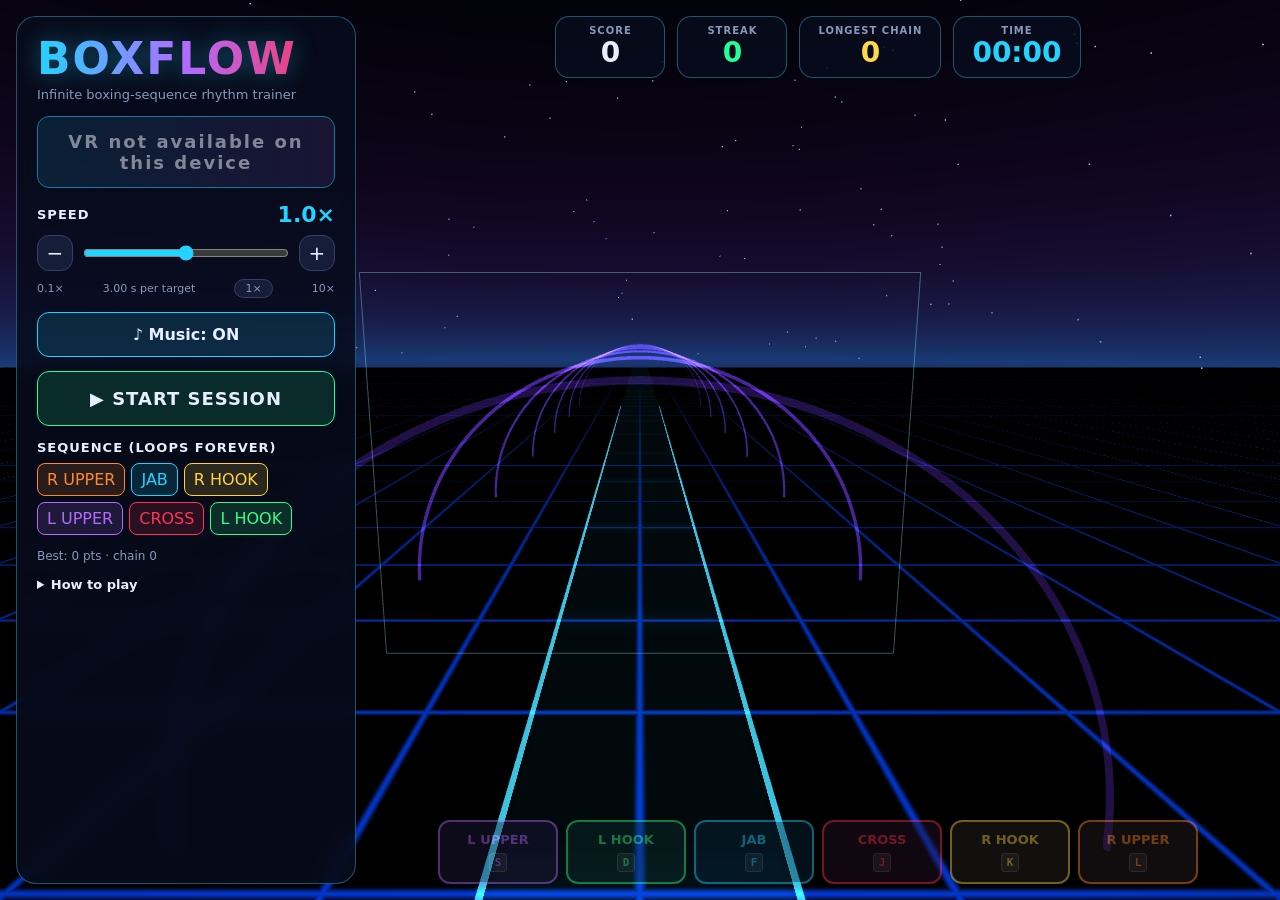
==== index.html @ 79fc2290 "Initial commit" ====
<!doctype html>
<html lang="en">
<head>
  <meta charset="utf-8">
  <meta name="viewport" content="width=device-width, initial-scale=1, viewport-fit=cover">
  <title>BOXFLOW</title>
  <meta name="description" content="BOXFLOW — an infinite boxing-sequence rhythm trainer for Meta Quest 3 (WebXR) and the browser.">
  <meta name="theme-color" content="#05060d">
  <link rel="manifest" href="manifest.webmanifest">
  <link rel="icon" href="icons/icon-192.png">
  <link rel="apple-touch-icon" href="icons/icon-192.png">
  <link rel="stylesheet" href="css/style.css">
  <script type="importmap">
    { "imports": { "three": "./vendor/three.module.js" } }
  </script>
</head>
<body>
  <div id="stage"></div>
  <div id="flash"></div>

  <header id="hud">
    <div><small>SCORE</small><span id="hScore">0</span></div>
    <div><small>STREAK</small><span id="hStreak" class="g">0</span></div>
    <div><small>LONGEST CHAIN</small><span id="hLongest" class="y">0</span></div>
    <div><small>TIME</small><span id="hTime" class="c">00:00</span></div>
  </header>

  <aside id="panel">
    <h1>BOXFLOW</h1>
    <p class="tag">Infinite boxing-sequence rhythm trainer</p>

    <button id="enterVR" class="vr" disabled>Checking for VR…</button>

    <section>
      <div class="row"><label for="speed">Speed</label><strong id="speedVal">1.0×</strong></div>
      <div class="slider">
        <button id="speedMinus" aria-label="Slower">−</button>
        <input id="speed" type="range" min="0" max="1000" step="1" aria-label="Speed (0.1× to 10×)">
        <button id="speedPlus" aria-label="Faster">+</button>
      </div>
      <div class="row sub"><span>0.1×</span><span id="speedSub">3.00 s per target</span><button id="speedReset">1×</button><span>10×</span></div>
    </section>

    <button id="music" class="toggle">♪ Music: ON</button>
    <button id="startStop" class="start">▶ START SESSION</button>

    <section>
      <div class="row"><label>Sequence (loops forever)</label></div>
      <div id="sequence"></div>
    </section>

    <p id="summary"></p>
    <p id="best"></p>

    <details>
      <summary>How to play</summary>
      <ul>
        <li><b>Quest 3:</b> open this page in the Meta Quest Browser, tap <b>ENTER VR</b>. Use hand-tracking (make fists) or Touch controllers.</li>
        <li>Punch each glowing target with the <b>matching hand</b> as it reaches the gate. Straights go forward, hooks sweep sideways (follow the chevrons), uppercuts drive upward.</li>
        <li>Score = timing accuracy + punch power, multiplied by your streak. Misses and wrong-hand punches break the chain.</li>
        <li><b>Browser:</b> keys <kbd>S</kbd> <kbd>D</kbd> <kbd>F</kbd> (left: upper, hook, jab) and <kbd>J</kbd> <kbd>K</kbd> <kbd>L</kbd> (right: cross, hook, upper). <kbd>Space</kbd> starts/stops. On phones tap the pads.</li>
      </ul>
    </details>
  </aside>

  <nav id="pads"></nav>

  <script type="module" src="js/main.js"></script>
</body>
</html>
---- css/style.css ----
:root {
  --bg: #05060d;
  --panel: rgba(8, 12, 28, 0.86);
  --line: rgba(80, 220, 255, 0.35);
  --text: #e6eeff;
  --muted: #8899bb;
  --cyan: #22d3ff;
  --green: #22ff99;
  --red: #ff3355;
  --yellow: #ffd84a;
}
* { box-sizing: border-box; }
html, body { margin: 0; height: 100%; background: var(--bg); color: var(--text); overflow: hidden;
  font-family: "Segoe UI", system-ui, -apple-system, sans-serif; -webkit-tap-highlight-color: transparent; }
#stage, #stage canvas { position: fixed; inset: 0; width: 100%; height: 100%; display: block; }

button { font: inherit; color: inherit; cursor: pointer; border: 1px solid #33406a; background: #151d38; border-radius: 12px; }
button:hover { border-color: var(--cyan); }
button:disabled { opacity: .55; cursor: default; }
kbd { font: 700 11px/1 ui-monospace, monospace; padding: 3px 5px; border-radius: 4px; background: #ffffff1a; border: 1px solid #ffffff33; }

/* -------- side panel -------- */
#panel { position: fixed; top: 16px; left: 16px; bottom: 16px; width: 340px; padding: 20px; overflow-y: auto;
  background: var(--panel); border: 1px solid var(--line); border-radius: 20px; backdrop-filter: blur(10px);
  display: flex; flex-direction: column; gap: 14px; z-index: 5; }
#panel h1 { margin: 0; font-size: 44px; font-weight: 900; letter-spacing: 2px; line-height: 1;
  background: linear-gradient(90deg, #22d3ff, #b36bff, #ff3355); -webkit-background-clip: text; background-clip: text; color: transparent;
  filter: drop-shadow(0 0 12px #22d3ff66); }
.tag { margin: -8px 0 0; color: var(--muted); font-size: 13px; }
section { display: flex; flex-direction: column; gap: 8px; }
.row { display: flex; justify-content: space-between; align-items: center; gap: 8px; }
.row label { font-weight: 700; text-transform: uppercase; font-size: 13px; letter-spacing: 1px; }
.row strong { color: var(--cyan); font-size: 22px; }
.row.sub { font-size: 11px; color: var(--muted); }
.row.sub button { padding: 2px 10px; font-size: 11px; }
.slider { display: flex; gap: 8px; align-items: center; }
.slider button { width: 36px; height: 36px; font-size: 20px; flex: none; }
input[type=range] { flex: 1; accent-color: var(--cyan); height: 28px; min-width: 0; }

.vr { padding: 14px; font-weight: 900; font-size: 18px; letter-spacing: 2px;
  background: linear-gradient(90deg, #22d3ff33, #b36bff33); border-color: var(--cyan); }
.vr:not(:disabled):hover { box-shadow: 0 0 20px #22d3ff66; }
.toggle { padding: 12px; font-weight: 700; }
.toggle.on { border-color: var(--cyan); background: #22d3ff22; }
.start { padding: 16px; font-weight: 900; font-size: 18px; letter-spacing: 1px; border-color: var(--green); background: #22ff9922; }
.start.stop { border-color: var(--red); background: #ff335522; }

#sequence { display: flex; flex-wrap: wrap; gap: 6px; }
.chip { padding: 6px 9px; border-radius: 8px; font: 800 12px/1 inherit; color: var(--c); border: 1.5px solid var(--c);
  background: color-mix(in srgb, var(--c) 14%, transparent); transition: all .15s; }
.chip.next { background: var(--c); color: #000; box-shadow: 0 0 14px var(--c); }
#summary { margin: 0; font-size: 13px; color: var(--text); }
#summary:empty { display: none; }
#best { margin: 0; font-size: 12px; color: var(--muted); }
details { font-size: 13px; color: var(--muted); }
details summary { cursor: pointer; color: var(--text); font-weight: 700; }
details ul { padding-left: 18px; margin: 8px 0 0; display: flex; flex-direction: column; gap: 6px; }

/* -------- HUD -------- */
#hud { position: fixed; top: 16px; left: 372px; right: 16px; display: flex; justify-content: center; gap: 12px; z-index: 4; pointer-events: none; }
#hud div { background: var(--panel); border: 1px solid var(--line); border-radius: 14px; padding: 8px 18px; min-width: 110px; text-align: center; }
#hud small { display: block; font-size: 10px; letter-spacing: 1px; color: var(--muted); font-weight: 700; }
#hud span { font-size: 28px; font-weight: 900; font-variant-numeric: tabular-nums; }
#hud .g { color: var(--green); } #hud .y { color: var(--yellow); } #hud .c { color: var(--cyan); }

/* -------- action pads -------- */
#pads { position: fixed; left: 372px; right: 16px; bottom: 16px; display: flex; justify-content: center; gap: 8px; z-index: 4; }
.pad { flex: 1; max-width: 120px; padding: 10px 6px; display: flex; flex-direction: column; align-items: center; gap: 6px;
  border: 2px solid var(--c); background: color-mix(in srgb, var(--c) 12%, #0a0f22e0); color: var(--c); touch-action: none; user-select: none; }
.pad b { font-size: 13px; font-weight: 900; }
.pad.hit { animation: padHit .25s ease-out; }
@keyframes padHit { from { background: var(--c); color: #000; transform: scale(.94); } }
body:not(.running) #pads { opacity: .45; }

/* -------- hit flash -------- */
#flash { position: fixed; inset: 0; pointer-events: none; z-index: 3; opacity: 0;
  box-shadow: inset 0 0 120px 30px var(--c, #22d3ff); }
#flash.go { animation: flash .3s ease-out; }
#flash.bad { box-shadow: inset 0 0 90px 10px var(--c); }
@keyframes flash { from { opacity: .9; } to { opacity: 0; } }

body.in-vr #panel, body.in-vr #hud, body.in-vr #pads { display: none; }

/* -------- phones / narrow -------- */
@media (max-width: 820px) {
  #panel { top: auto; left: 0; right: 0; bottom: 0; width: auto; max-height: 46vh; border-radius: 18px 18px 0 0; padding: 14px 16px; gap: 10px; }
  #panel h1 { font-size: 30px; }
  body.running #panel { max-height: 22vh; }
  body.running #panel > :not(#startStop):not(h1) { display: none; }
  #hud { left: 8px; right: 8px; top: 8px; gap: 6px; }
  #hud div { min-width: 0; flex: 1; padding: 6px 4px; }
  #hud span { font-size: 18px; }
  #hud small { font-size: 8px; }
  #pads { left: 8px; right: 8px; bottom: calc(22vh + 8px); gap: 4px; }
  body:not(.running) #pads { display: none; }
  .pad { padding: 8px 2px; }
  .pad b { font-size: 10px; }
  .pad kbd { display: none; }
}
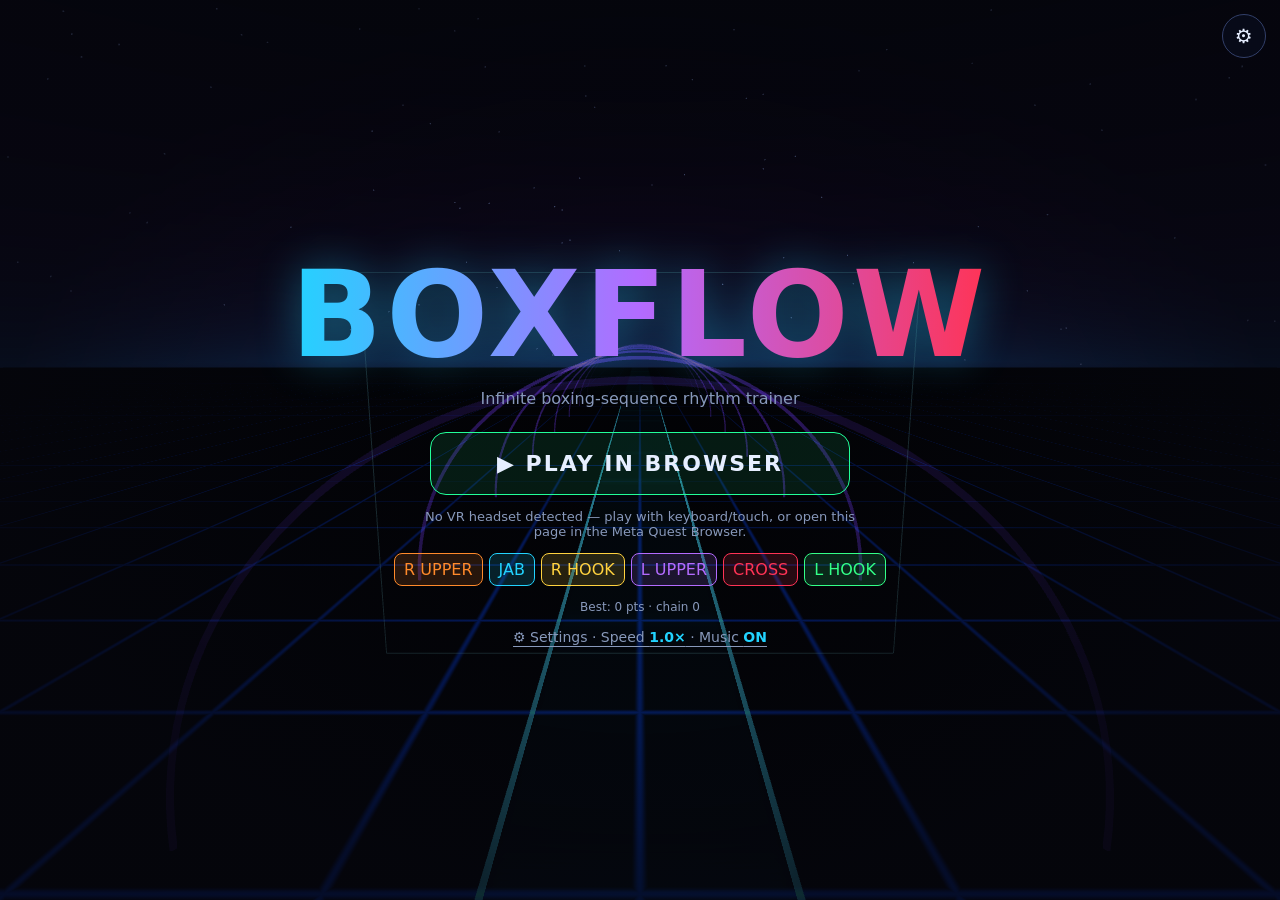
==== commit 15209a2d: "Update" ====
--- a/index.html
+++ b/index.html
@@ -18,18 +18,43 @@
   <div id="stage"></div>
   <div id="flash"></div>
 
+  <!-- In-game HUD (only while playing) -->
   <header id="hud">
-    <div><small>SCORE</small><span id="hScore">0</span></div>
-    <div><small>STREAK</small><span id="hStreak" class="g">0</span></div>
-    <div><small>LONGEST CHAIN</small><span id="hLongest" class="y">0</span></div>
-    <div><small>TIME</small><span id="hTime" class="c">00:00</span></div>
+    <div class="stats">
+      <div><small>SCORE</small><span id="hScore">0</span></div>
+      <div><small>STREAK</small><span id="hStreak" class="g">0</span></div>
+      <div><small>LONGEST CHAIN</small><span id="hLongest" class="y">0</span></div>
+      <div><small>TIME</small><span id="hTime" class="c">00:00</span></div>
+    </div>
+    <div class="seqchips" id="hudSeq"></div>
   </header>
 
-  <aside id="panel">
+  <!-- Always-available corner controls -->
+  <div id="corner">
+    <button id="vrPill" class="pill vr" hidden>🥽 VR</button>
+    <button id="stopBtn" class="pill stop">■ Stop</button>
+    <button id="gear" class="pill icon" aria-label="Settings">⚙</button>
+  </div>
+
+  <!-- Start screen -->
+  <main id="startScreen">
     <h1>BOXFLOW</h1>
     <p class="tag">Infinite boxing-sequence rhythm trainer</p>
+    <button id="enterVR" class="big vr" hidden>🥽 ENTER VR</button>
+    <button id="playWeb" class="big play">▶ PLAY IN BROWSER</button>
+    <p id="vrNote" class="note"></p>
+    <div class="seqchips" id="startSeq"></div>
+    <p id="summary"></p>
+    <p id="best"></p>
+    <button id="openSettings" class="link">⚙ Settings · Speed <span id="speedBadge">1.0×</span> · Music <span id="musicBadge">ON</span></button>
+  </main>
 
-    <button id="enterVR" class="vr" disabled>Checking for VR…</button>
+  <!-- Settings drawer -->
+  <aside id="settings" aria-hidden="true">
+    <div class="drawer-head">
+      <h2>Settings</h2>
+      <button id="closeSettings" class="pill icon" aria-label="Close">✕</button>
+    </div>
 
     <section>
       <div class="row"><label for="speed">Speed</label><strong id="speedVal">1.0×</strong></div>
@@ -44,21 +69,13 @@
     <button id="music" class="toggle">♪ Music: ON</button>
     <button id="startStop" class="start">▶ START SESSION</button>
 
-    <section>
-      <div class="row"><label>Sequence (loops forever)</label></div>
-      <div id="sequence"></div>
-    </section>
-
-    <p id="summary"></p>
-    <p id="best"></p>
-
     <details>
       <summary>How to play</summary>
       <ul>
-        <li><b>Quest 3:</b> open this page in the Meta Quest Browser, tap <b>ENTER VR</b>. Use hand-tracking (make fists) or Touch controllers.</li>
+        <li><b>Quest 3:</b> open this page in the Meta Quest Browser and tap <b>ENTER VR</b>. Use hand-tracking (make fists) or Touch controllers. Point and pinch (or pull the trigger) at the floating menu to start.</li>
         <li>Punch each glowing target with the <b>matching hand</b> as it reaches the gate. Straights go forward, hooks sweep sideways (follow the chevrons), uppercuts drive upward.</li>
         <li>Score = timing accuracy + punch power, multiplied by your streak. Misses and wrong-hand punches break the chain.</li>
-        <li><b>Browser:</b> keys <kbd>S</kbd> <kbd>D</kbd> <kbd>F</kbd> (left: upper, hook, jab) and <kbd>J</kbd> <kbd>K</kbd> <kbd>L</kbd> (right: cross, hook, upper). <kbd>Space</kbd> starts/stops. On phones tap the pads.</li>
+        <li><b>Browser:</b> keys <kbd>S</kbd> <kbd>D</kbd> <kbd>F</kbd> (left: upper, hook, jab) and <kbd>J</kbd> <kbd>K</kbd> <kbd>L</kbd> (right: cross, hook, upper). <kbd>Space</kbd> starts/stops, <kbd>Esc</kbd> opens settings. On phones tap the pads.</li>
       </ul>
     </details>
   </aside>
--- a/css/style.css
+++ b/css/style.css
@@ -1,6 +1,6 @@
 :root {
   --bg: #05060d;
-  --panel: rgba(8, 12, 28, 0.86);
+  --panel: rgba(8, 12, 28, 0.88);
   --line: rgba(80, 220, 255, 0.35);
   --text: #e6eeff;
   --muted: #8899bb;
@@ -8,25 +8,61 @@
   --green: #22ff99;
   --red: #ff3355;
   --yellow: #ffd84a;
+  --purple: #b36bff;
 }
 * { box-sizing: border-box; }
 html, body { margin: 0; height: 100%; background: var(--bg); color: var(--text); overflow: hidden;
   font-family: "Segoe UI", system-ui, -apple-system, sans-serif; -webkit-tap-highlight-color: transparent; }
 #stage, #stage canvas { position: fixed; inset: 0; width: 100%; height: 100%; display: block; }
+[hidden] { display: none !important; }
 
 button { font: inherit; color: inherit; cursor: pointer; border: 1px solid #33406a; background: #151d38; border-radius: 12px; }
 button:hover { border-color: var(--cyan); }
-button:disabled { opacity: .55; cursor: default; }
 kbd { font: 700 11px/1 ui-monospace, monospace; padding: 3px 5px; border-radius: 4px; background: #ffffff1a; border: 1px solid #ffffff33; }
 
-/* -------- side panel -------- */
-#panel { position: fixed; top: 16px; left: 16px; bottom: 16px; width: 340px; padding: 20px; overflow-y: auto;
-  background: var(--panel); border: 1px solid var(--line); border-radius: 20px; backdrop-filter: blur(10px);
-  display: flex; flex-direction: column; gap: 14px; z-index: 5; }
-#panel h1 { margin: 0; font-size: 44px; font-weight: 900; letter-spacing: 2px; line-height: 1;
+/* -------- corner controls -------- */
+#corner { position: fixed; top: max(14px, env(safe-area-inset-top)); right: 14px; display: flex; gap: 8px; z-index: 20; }
+.pill { height: 44px; padding: 0 16px; border-radius: 22px; font-weight: 800; letter-spacing: .5px;
+  background: rgba(8, 12, 28, 0.75); backdrop-filter: blur(8px); }
+.pill.icon { width: 44px; padding: 0; font-size: 20px; }
+.pill.vr { border-color: var(--cyan); color: var(--cyan); }
+.pill.stop { border-color: var(--red); color: var(--red); display: none; }
+body.running .pill.stop { display: inline-block; }
+
+/* -------- start screen -------- */
+#startScreen { position: fixed; inset: 0; display: flex; flex-direction: column; align-items: center; justify-content: center;
+  gap: 14px; padding: 24px 16px; text-align: center; z-index: 10;
+  background: radial-gradient(ellipse at center, rgba(5,6,13,.35), rgba(5,6,13,.85) 70%); }
+body.running #startScreen { display: none; }
+#startScreen h1 { margin: 0; font-size: clamp(56px, 12vw, 120px); font-weight: 900; letter-spacing: 4px; line-height: 1;
   background: linear-gradient(90deg, #22d3ff, #b36bff, #ff3355); -webkit-background-clip: text; background-clip: text; color: transparent;
-  filter: drop-shadow(0 0 12px #22d3ff66); }
-.tag { margin: -8px 0 0; color: var(--muted); font-size: 13px; }
+  filter: drop-shadow(0 0 22px #22d3ff66); }
+.tag { margin: 0 0 10px; color: var(--muted); font-size: 16px; }
+.big { width: min(420px, 100%); padding: 18px; border-radius: 16px; font-size: 22px; font-weight: 900; letter-spacing: 2px; }
+.big.vr { font-size: 28px; padding: 24px; border: 2px solid var(--cyan); color: #fff;
+  background: linear-gradient(90deg, #22d3ff44, #b36bff44); box-shadow: 0 0 30px #22d3ff55; animation: pulse 2.2s ease-in-out infinite; }
+@keyframes pulse { 50% { box-shadow: 0 0 50px #22d3ffaa; } }
+.big.play { border-color: var(--green); background: #22ff9918; }
+.note { margin: 0; max-width: 460px; color: var(--muted); font-size: 13px; }
+.note:empty { display: none; }
+#summary { margin: 4px 0 0; font-size: 14px; }
+#summary:empty { display: none; }
+#best { margin: 0; font-size: 12px; color: var(--muted); }
+.link { background: none; border: none; color: var(--muted); font-size: 14px; text-decoration: underline; text-underline-offset: 4px; }
+.link span { color: var(--cyan); font-weight: 700; }
+
+.seqchips { display: flex; flex-wrap: wrap; gap: 6px; justify-content: center; }
+.chip { padding: 6px 9px; border-radius: 8px; font: 800 12px/1 inherit; color: var(--c); border: 1.5px solid var(--c);
+  background: color-mix(in srgb, var(--c) 14%, transparent); transition: all .15s; }
+.chip.next { background: var(--c); color: #000; box-shadow: 0 0 14px var(--c); }
+
+/* -------- settings drawer -------- */
+#settings { position: fixed; top: 0; right: 0; bottom: 0; width: min(360px, 100%); padding: 20px; overflow-y: auto; z-index: 30;
+  background: var(--panel); border-left: 1px solid var(--line); backdrop-filter: blur(12px);
+  display: flex; flex-direction: column; gap: 16px; transform: translateX(105%); transition: transform .25s ease; }
+body.settings-open #settings { transform: none; }
+.drawer-head { display: flex; justify-content: space-between; align-items: center; }
+.drawer-head h2 { margin: 0; font-size: 22px; letter-spacing: 1px; }
 section { display: flex; flex-direction: column; gap: 8px; }
 .row { display: flex; justify-content: space-between; align-items: center; gap: 8px; }
 .row label { font-weight: 700; text-transform: uppercase; font-size: 13px; letter-spacing: 1px; }
@@ -34,66 +70,54 @@
 .row.sub { font-size: 11px; color: var(--muted); }
 .row.sub button { padding: 2px 10px; font-size: 11px; }
 .slider { display: flex; gap: 8px; align-items: center; }
-.slider button { width: 36px; height: 36px; font-size: 20px; flex: none; }
-input[type=range] { flex: 1; accent-color: var(--cyan); height: 28px; min-width: 0; }
-
-.vr { padding: 14px; font-weight: 900; font-size: 18px; letter-spacing: 2px;
-  background: linear-gradient(90deg, #22d3ff33, #b36bff33); border-color: var(--cyan); }
-.vr:not(:disabled):hover { box-shadow: 0 0 20px #22d3ff66; }
+.slider button { width: 40px; height: 40px; font-size: 20px; flex: none; }
+input[type=range] { flex: 1; accent-color: var(--cyan); height: 32px; min-width: 0; }
 .toggle { padding: 12px; font-weight: 700; }
 .toggle.on { border-color: var(--cyan); background: #22d3ff22; }
 .start { padding: 16px; font-weight: 900; font-size: 18px; letter-spacing: 1px; border-color: var(--green); background: #22ff9922; }
 .start.stop { border-color: var(--red); background: #ff335522; }
-
-#sequence { display: flex; flex-wrap: wrap; gap: 6px; }
-.chip { padding: 6px 9px; border-radius: 8px; font: 800 12px/1 inherit; color: var(--c); border: 1.5px solid var(--c);
-  background: color-mix(in srgb, var(--c) 14%, transparent); transition: all .15s; }
-.chip.next { background: var(--c); color: #000; box-shadow: 0 0 14px var(--c); }
-#summary { margin: 0; font-size: 13px; color: var(--text); }
-#summary:empty { display: none; }
-#best { margin: 0; font-size: 12px; color: var(--muted); }
 details { font-size: 13px; color: var(--muted); }
 details summary { cursor: pointer; color: var(--text); font-weight: 700; }
 details ul { padding-left: 18px; margin: 8px 0 0; display: flex; flex-direction: column; gap: 6px; }
 
-/* -------- HUD -------- */
-#hud { position: fixed; top: 16px; left: 372px; right: 16px; display: flex; justify-content: center; gap: 12px; z-index: 4; pointer-events: none; }
-#hud div { background: var(--panel); border: 1px solid var(--line); border-radius: 14px; padding: 8px 18px; min-width: 110px; text-align: center; }
+/* -------- HUD (playing only) -------- */
+#hud { position: fixed; top: max(14px, env(safe-area-inset-top)); left: 14px; right: 180px; display: none; flex-direction: column;
+  align-items: center; gap: 8px; z-index: 5; pointer-events: none; }
+body.running #hud { display: flex; }
+#hud .stats { display: flex; gap: 10px; }
+#hud .stats div { background: rgba(8, 12, 28, 0.6); border: 1px solid var(--line); border-radius: 14px; padding: 6px 16px; min-width: 104px; text-align: center; }
 #hud small { display: block; font-size: 10px; letter-spacing: 1px; color: var(--muted); font-weight: 700; }
 #hud span { font-size: 28px; font-weight: 900; font-variant-numeric: tabular-nums; }
 #hud .g { color: var(--green); } #hud .y { color: var(--yellow); } #hud .c { color: var(--cyan); }
+#hud .chip { padding: 4px 7px; font-size: 11px; opacity: .85; }
 
-/* -------- action pads -------- */
-#pads { position: fixed; left: 372px; right: 16px; bottom: 16px; display: flex; justify-content: center; gap: 8px; z-index: 4; }
+/* -------- action pads (playing only) -------- */
+#pads { position: fixed; left: 14px; right: 14px; bottom: max(14px, env(safe-area-inset-bottom)); display: none; justify-content: center; gap: 8px; z-index: 5; }
+body.running #pads { display: flex; }
 .pad { flex: 1; max-width: 120px; padding: 10px 6px; display: flex; flex-direction: column; align-items: center; gap: 6px;
-  border: 2px solid var(--c); background: color-mix(in srgb, var(--c) 12%, #0a0f22e0); color: var(--c); touch-action: none; user-select: none; }
+  border: 2px solid var(--c); background: color-mix(in srgb, var(--c) 12%, #0a0f22c0); color: var(--c); touch-action: none; user-select: none; }
 .pad b { font-size: 13px; font-weight: 900; }
 .pad.hit { animation: padHit .25s ease-out; }
 @keyframes padHit { from { background: var(--c); color: #000; transform: scale(.94); } }
-body:not(.running) #pads { opacity: .45; }
 
 /* -------- hit flash -------- */
-#flash { position: fixed; inset: 0; pointer-events: none; z-index: 3; opacity: 0;
-  box-shadow: inset 0 0 120px 30px var(--c, #22d3ff); }
+#flash { position: fixed; inset: 0; pointer-events: none; z-index: 3; opacity: 0; box-shadow: inset 0 0 120px 30px var(--c, #22d3ff); }
 #flash.go { animation: flash .3s ease-out; }
 #flash.bad { box-shadow: inset 0 0 90px 10px var(--c); }
 @keyframes flash { from { opacity: .9; } to { opacity: 0; } }
 
-body.in-vr #panel, body.in-vr #hud, body.in-vr #pads { display: none; }
+body.in-vr #startScreen, body.in-vr #hud, body.in-vr #pads, body.in-vr #corner, body.in-vr #settings { display: none; }
 
 /* -------- phones / narrow -------- */
 @media (max-width: 820px) {
-  #panel { top: auto; left: 0; right: 0; bottom: 0; width: auto; max-height: 46vh; border-radius: 18px 18px 0 0; padding: 14px 16px; gap: 10px; }
-  #panel h1 { font-size: 30px; }
-  body.running #panel { max-height: 22vh; }
-  body.running #panel > :not(#startStop):not(h1) { display: none; }
-  #hud { left: 8px; right: 8px; top: 8px; gap: 6px; }
-  #hud div { min-width: 0; flex: 1; padding: 6px 4px; }
+  #hud { left: 8px; right: 8px; top: 64px; }
+  #hud .stats { width: 100%; gap: 6px; }
+  #hud .stats div { min-width: 0; flex: 1; padding: 6px 4px; }
   #hud span { font-size: 18px; }
   #hud small { font-size: 8px; }
-  #pads { left: 8px; right: 8px; bottom: calc(22vh + 8px); gap: 4px; }
-  body:not(.running) #pads { display: none; }
-  .pad { padding: 8px 2px; }
+  #hud .seqchips { display: none; }
+  #pads { left: 8px; right: 8px; gap: 4px; }
+  .pad { padding: 10px 2px; }
   .pad b { font-size: 10px; }
   .pad kbd { display: none; }
 }
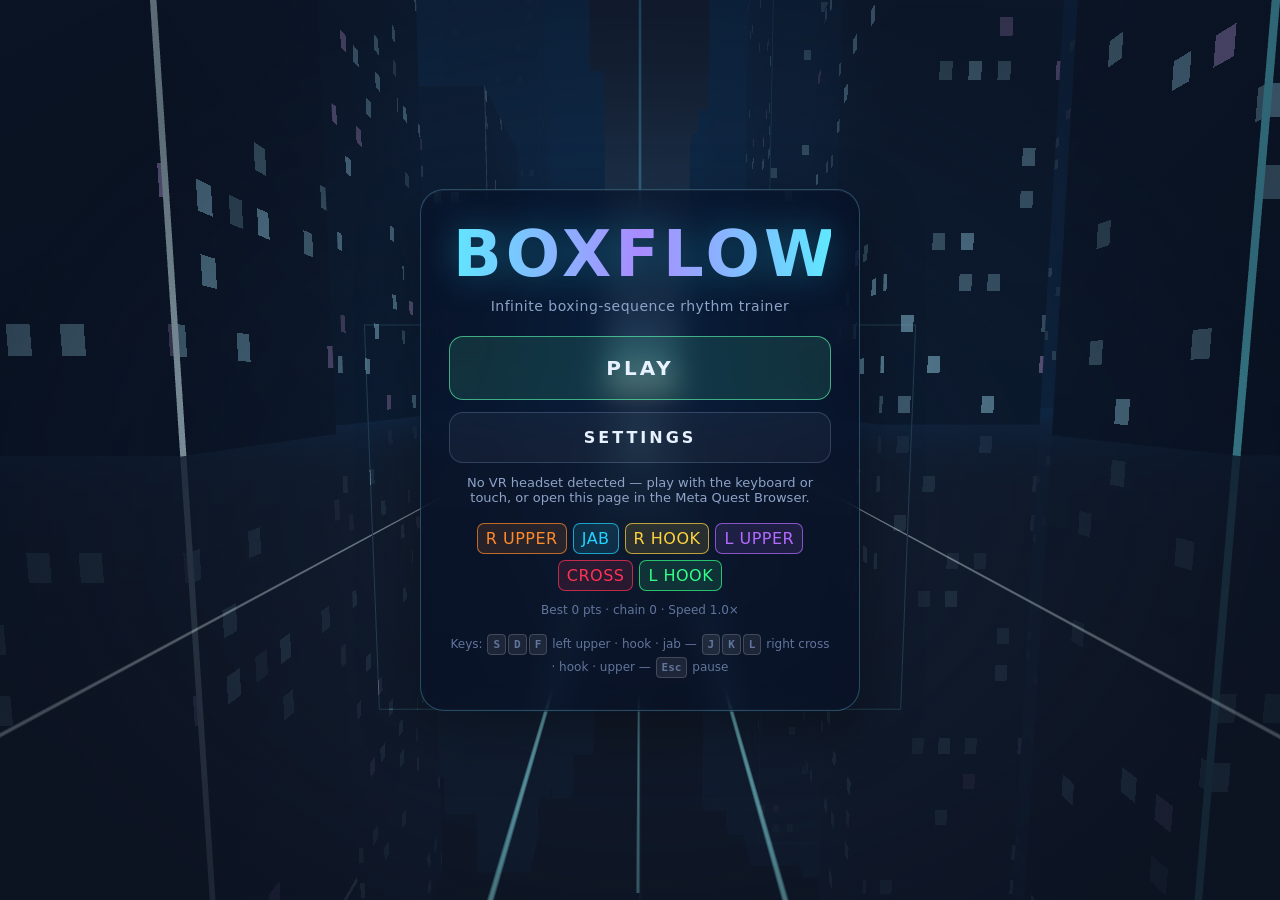
==== commit 100e5ac1: "Added menus and scene updae" ====
--- a/index.html
+++ b/index.html
@@ -5,7 +5,7 @@
   <meta name="viewport" content="width=device-width, initial-scale=1, viewport-fit=cover">
   <title>BOXFLOW</title>
   <meta name="description" content="BOXFLOW — an infinite boxing-sequence rhythm trainer for Meta Quest 3 (WebXR) and the browser.">
-  <meta name="theme-color" content="#05060d">
+  <meta name="theme-color" content="#0e2a4a">
   <link rel="manifest" href="manifest.webmanifest">
   <link rel="icon" href="icons/icon-192.png">
   <link rel="apple-touch-icon" href="icons/icon-192.png">
@@ -14,73 +14,72 @@
     { "imports": { "three": "./vendor/three.module.js" } }
   </script>
 </head>
-<body>
+<body data-state="menu">
   <div id="stage"></div>
   <div id="flash"></div>
 
-  <!-- In-game HUD (only while playing) -->
-  <header id="hud">
-    <div class="stats">
-      <div><small>SCORE</small><span id="hScore">0</span></div>
-      <div><small>STREAK</small><span id="hStreak" class="g">0</span></div>
-      <div><small>LONGEST CHAIN</small><span id="hLongest" class="y">0</span></div>
-      <div><small>TIME</small><span id="hTime" class="c">00:00</span></div>
-    </div>
-    <div class="seqchips" id="hudSeq"></div>
-  </header>
+  <!-- Playing: pause button + bottom HUD strip -->
+  <button id="pauseBtn" class="round" aria-label="Pause">❚❚</button>
 
-  <!-- Always-available corner controls -->
-  <div id="corner">
-    <button id="vrPill" class="pill vr" hidden>🥽 VR</button>
-    <button id="stopBtn" class="pill stop">■ Stop</button>
-    <button id="gear" class="pill icon" aria-label="Settings">⚙</button>
-  </div>
+  <footer id="hud">
+    <div class="cell big"><small>SCORE</small><span id="hScore">0</span></div>
+    <div class="cell"><small>STREAK</small><span id="hStreak" class="g">0</span><em id="hMult">×1</em></div>
+    <div class="cell"><small>NEXT</small><span id="hNext">R UPPER</span></div>
+    <div class="cell"><small>LONGEST CHAIN</small><span id="hLongest" class="y">0</span></div>
+    <div class="cell"><small>TIME</small><span id="hTime" class="c">00:00</span></div>
+  </footer>
+  <nav id="pads"></nav>
 
-  <!-- Start screen -->
-  <main id="startScreen">
-    <h1>BOXFLOW</h1>
-    <p class="tag">Infinite boxing-sequence rhythm trainer</p>
-    <button id="enterVR" class="big vr" hidden>🥽 ENTER VR</button>
-    <button id="playWeb" class="big play">▶ PLAY IN BROWSER</button>
-    <p id="vrNote" class="note"></p>
-    <div class="seqchips" id="startSeq"></div>
-    <p id="summary"></p>
-    <p id="best"></p>
-    <button id="openSettings" class="link">⚙ Settings · Speed <span id="speedBadge">1.0×</span> · Music <span id="musicBadge">ON</span></button>
-  </main>
+  <!-- Menus -->
+  <div id="overlay" data-page="main">
 
-  <!-- Settings drawer -->
-  <aside id="settings" aria-hidden="true">
-    <div class="drawer-head">
-      <h2>Settings</h2>
-      <button id="closeSettings" class="pill icon" aria-label="Close">✕</button>
-    </div>
-
-    <section>
-      <div class="row"><label for="speed">Speed</label><strong id="speedVal">1.0×</strong></div>
-      <div class="slider">
-        <button id="speedMinus" aria-label="Slower">−</button>
-        <input id="speed" type="range" min="0" max="1000" step="1" aria-label="Speed (0.1× to 10×)">
-        <button id="speedPlus" aria-label="Faster">+</button>
-      </div>
-      <div class="row sub"><span>0.1×</span><span id="speedSub">3.00 s per target</span><button id="speedReset">1×</button><span>10×</span></div>
+    <section class="card" id="mainCard">
+      <h1>BOXFLOW</h1>
+      <p class="tag">Infinite boxing-sequence rhythm trainer</p>
+      <button id="enterVR" class="btn primary vr" hidden>ENTER VR</button>
+      <button id="playBtn" class="btn primary">PLAY</button>
+      <button id="mainSettings" class="btn">SETTINGS</button>
+      <p id="vrNote" class="note"></p>
+      <div class="seqchips" id="startSeq"></div>
+      <p id="summary" class="note"></p>
+      <p id="best" class="note dim"></p>
+      <p class="keys dim">Keys: <kbd>S</kbd><kbd>D</kbd><kbd>F</kbd> left upper · hook · jab — <kbd>J</kbd><kbd>K</kbd><kbd>L</kbd> right cross · hook · upper — <kbd>Esc</kbd> pause</p>
     </section>
 
-    <button id="music" class="toggle">♪ Music: ON</button>
-    <button id="startStop" class="start">▶ START SESSION</button>
+    <section class="card" id="pauseCard">
+      <h1 class="small">PAUSED</h1>
+      <p id="pauseStats" class="tag"></p>
+      <button id="continueBtn" class="btn primary">CONTINUE</button>
+      <button id="pauseSettings" class="btn">SETTINGS</button>
+      <button id="menuBtn" class="btn danger">MAIN MENU</button>
+    </section>
 
-    <details>
-      <summary>How to play</summary>
-      <ul>
-        <li><b>Quest 3:</b> open this page in the Meta Quest Browser and tap <b>ENTER VR</b>. Use hand-tracking (make fists) or Touch controllers. Point and pinch (or pull the trigger) at the floating menu to start.</li>
-        <li>Punch each glowing target with the <b>matching hand</b> as it reaches the gate. Straights go forward, hooks sweep sideways (follow the chevrons), uppercuts drive upward.</li>
-        <li>Score = timing accuracy + punch power, multiplied by your streak. Misses and wrong-hand punches break the chain.</li>
-        <li><b>Browser:</b> keys <kbd>S</kbd> <kbd>D</kbd> <kbd>F</kbd> (left: upper, hook, jab) and <kbd>J</kbd> <kbd>K</kbd> <kbd>L</kbd> (right: cross, hook, upper). <kbd>Space</kbd> starts/stops, <kbd>Esc</kbd> opens settings. On phones tap the pads.</li>
-      </ul>
-    </details>
-  </aside>
-
-  <nav id="pads"></nav>
+    <section class="card" id="settingsCard">
+      <h2>Settings</h2>
+      <div class="group">
+        <div class="row"><label for="speed">Speed</label><strong id="speedVal">1.0×</strong></div>
+        <div class="slider">
+          <button id="speedMinus" aria-label="Slower">−</button>
+          <input id="speed" type="range" min="0" max="1000" step="1" aria-label="Speed (0.1× to 10×)">
+          <button id="speedPlus" aria-label="Faster">+</button>
+        </div>
+        <div class="row sub"><span>0.1×</span><span id="speedSub">3.00 s per target</span><button id="speedReset">1×</button><span>10×</span></div>
+      </div>
+      <div class="group two">
+        <button id="music" class="seg">♪ Music ON</button>
+        <button id="refl" class="seg">Reflections ON</button>
+      </div>
+      <div class="group">
+        <label>Scene</label>
+        <div class="segs"><button class="seg" data-theme="city">Neon City</button><button class="seg" data-theme="minimal">Minimal</button></div>
+      </div>
+      <div class="group">
+        <label>Haze</label>
+        <div class="segs"><button class="seg" data-haze="0">Low</button><button class="seg" data-haze="1">Medium</button><button class="seg" data-haze="2">High</button></div>
+      </div>
+      <button id="settingsDone" class="btn primary">DONE</button>
+    </section>
+  </div>
 
   <script type="module" src="js/main.js"></script>
 </body>
--- a/css/style.css
+++ b/css/style.css
@@ -1,123 +1,123 @@
 :root {
-  --bg: #05060d;
-  --panel: rgba(8, 12, 28, 0.88);
-  --line: rgba(80, 220, 255, 0.35);
-  --text: #e6eeff;
-  --muted: #8899bb;
-  --cyan: #22d3ff;
-  --green: #22ff99;
-  --red: #ff3355;
+  --bg: #0e2a4a;
+  --glass: rgba(8, 16, 34, 0.62);
+  --line: rgba(120, 220, 255, 0.28);
+  --text: #e8f1ff;
+  --muted: #8fa3c8;
+  --cyan: #5fe8ff;
+  --green: #5fffb0;
+  --red: #ff4d6a;
   --yellow: #ffd84a;
-  --purple: #b36bff;
 }
 * { box-sizing: border-box; }
 html, body { margin: 0; height: 100%; background: var(--bg); color: var(--text); overflow: hidden;
   font-family: "Segoe UI", system-ui, -apple-system, sans-serif; -webkit-tap-highlight-color: transparent; }
 #stage, #stage canvas { position: fixed; inset: 0; width: 100%; height: 100%; display: block; }
 [hidden] { display: none !important; }
+button { font: inherit; color: inherit; cursor: pointer; }
+kbd { font: 700 11px/1 ui-monospace, monospace; padding: 3px 5px; margin: 0 1px; border-radius: 4px; background: #ffffff14; border: 1px solid #ffffff2a; }
 
-button { font: inherit; color: inherit; cursor: pointer; border: 1px solid #33406a; background: #151d38; border-radius: 12px; }
-button:hover { border-color: var(--cyan); }
-kbd { font: 700 11px/1 ui-monospace, monospace; padding: 3px 5px; border-radius: 4px; background: #ffffff1a; border: 1px solid #ffffff33; }
+/* ---------------- overlay / cards ---------------- */
+#overlay { position: fixed; inset: 0; z-index: 10; display: flex; align-items: center; justify-content: center; padding: 16px;
+  background: radial-gradient(ellipse at 50% 55%, rgba(5, 10, 22, 0.05), rgba(5, 10, 22, 0.55) 75%); }
+body[data-state="playing"] #overlay { display: none; }
+.card { display: none; width: min(440px, 100%); max-height: calc(100vh - 32px); overflow-y: auto; padding: 32px 28px;
+  flex-direction: column; align-items: stretch; gap: 12px; text-align: center;
+  background: var(--glass); border: 1px solid var(--line); border-radius: 24px;
+  backdrop-filter: blur(14px) saturate(1.2); -webkit-backdrop-filter: blur(14px) saturate(1.2);
+  box-shadow: 0 20px 60px rgba(0, 0, 0, 0.35), inset 0 1px 0 rgba(255, 255, 255, 0.06); }
+#overlay[data-page="main"] #mainCard, #overlay[data-page="pause"] #pauseCard, #overlay[data-page="settings"] #settingsCard { display: flex; }
 
-/* -------- corner controls -------- */
-#corner { position: fixed; top: max(14px, env(safe-area-inset-top)); right: 14px; display: flex; gap: 8px; z-index: 20; }
-.pill { height: 44px; padding: 0 16px; border-radius: 22px; font-weight: 800; letter-spacing: .5px;
-  background: rgba(8, 12, 28, 0.75); backdrop-filter: blur(8px); }
-.pill.icon { width: 44px; padding: 0; font-size: 20px; }
-.pill.vr { border-color: var(--cyan); color: var(--cyan); }
-.pill.stop { border-color: var(--red); color: var(--red); display: none; }
-body.running .pill.stop { display: inline-block; }
+h1 { margin: 0; font-size: clamp(42px, 9vw, 64px); font-weight: 900; letter-spacing: 4px; padding-left: 4px; line-height: 1;
+  background: linear-gradient(90deg, #5fe8ff, #a98bff, #5fe8ff); -webkit-background-clip: text; background-clip: text; color: transparent;
+  filter: drop-shadow(0 0 18px #22d3ff55); }
+h1.small { font-size: 44px; }
+h2 { margin: 0 0 4px; font-size: 22px; letter-spacing: 4px; text-transform: uppercase; font-weight: 800; }
+.tag { margin: 0 0 10px; color: var(--muted); font-size: 14px; letter-spacing: .5px; }
+.note { margin: 0; color: var(--muted); font-size: 13px; }
+.note:empty { display: none; }
+.dim { color: #62759c; font-size: 12px; }
+.keys { margin: 4px 0 0; line-height: 1.9; }
 
-/* -------- start screen -------- */
-#startScreen { position: fixed; inset: 0; display: flex; flex-direction: column; align-items: center; justify-content: center;
-  gap: 14px; padding: 24px 16px; text-align: center; z-index: 10;
-  background: radial-gradient(ellipse at center, rgba(5,6,13,.35), rgba(5,6,13,.85) 70%); }
-body.running #startScreen { display: none; }
-#startScreen h1 { margin: 0; font-size: clamp(56px, 12vw, 120px); font-weight: 900; letter-spacing: 4px; line-height: 1;
-  background: linear-gradient(90deg, #22d3ff, #b36bff, #ff3355); -webkit-background-clip: text; background-clip: text; color: transparent;
-  filter: drop-shadow(0 0 22px #22d3ff66); }
-.tag { margin: 0 0 10px; color: var(--muted); font-size: 16px; }
-.big { width: min(420px, 100%); padding: 18px; border-radius: 16px; font-size: 22px; font-weight: 900; letter-spacing: 2px; }
-.big.vr { font-size: 28px; padding: 24px; border: 2px solid var(--cyan); color: #fff;
-  background: linear-gradient(90deg, #22d3ff44, #b36bff44); box-shadow: 0 0 30px #22d3ff55; animation: pulse 2.2s ease-in-out infinite; }
-@keyframes pulse { 50% { box-shadow: 0 0 50px #22d3ffaa; } }
-.big.play { border-color: var(--green); background: #22ff9918; }
-.note { margin: 0; max-width: 460px; color: var(--muted); font-size: 13px; }
-.note:empty { display: none; }
-#summary { margin: 4px 0 0; font-size: 14px; }
-#summary:empty { display: none; }
-#best { margin: 0; font-size: 12px; color: var(--muted); }
-.link { background: none; border: none; color: var(--muted); font-size: 14px; text-decoration: underline; text-underline-offset: 4px; }
-.link span { color: var(--cyan); font-weight: 700; }
+.btn { padding: 15px; border-radius: 14px; font-size: 16px; font-weight: 800; letter-spacing: 3px;
+  border: 1px solid rgba(140, 170, 220, 0.25); background: rgba(255, 255, 255, 0.04); transition: all .15s; }
+.btn:hover { border-color: var(--cyan); background: rgba(95, 232, 255, 0.08); }
+.btn.primary { padding: 19px; font-size: 20px; border-color: rgba(95, 255, 176, 0.6); background: rgba(95, 255, 176, 0.12); }
+.btn.primary:hover { background: rgba(95, 255, 176, 0.22); box-shadow: 0 0 24px rgba(95, 255, 176, 0.3); }
+.btn.vr { border-color: var(--cyan); background: linear-gradient(90deg, rgba(95, 232, 255, .22), rgba(169, 139, 255, .22));
+  font-size: 22px; animation: pulse 2.4s ease-in-out infinite; }
+@keyframes pulse { 50% { box-shadow: 0 0 34px rgba(95, 232, 255, .45); } }
+body.vr-ready #playBtn { padding: 15px; font-size: 16px; border-color: rgba(140, 170, 220, 0.25); background: rgba(255, 255, 255, 0.04); }
+.btn.danger { border-color: rgba(255, 77, 106, 0.5); color: #ffb3c0; }
+.btn.danger:hover { background: rgba(255, 77, 106, 0.14); }
 
-.seqchips { display: flex; flex-wrap: wrap; gap: 6px; justify-content: center; }
-.chip { padding: 6px 9px; border-radius: 8px; font: 800 12px/1 inherit; color: var(--c); border: 1.5px solid var(--c);
-  background: color-mix(in srgb, var(--c) 14%, transparent); transition: all .15s; }
-.chip.next { background: var(--c); color: #000; box-shadow: 0 0 14px var(--c); }
+.seqchips { display: flex; flex-wrap: wrap; gap: 6px; justify-content: center; margin-top: 6px; }
+.chip { padding: 5px 8px; border-radius: 7px; font: 800 11px/1 inherit; letter-spacing: .5px; color: var(--c);
+  border: 1px solid color-mix(in srgb, var(--c) 70%, transparent); background: color-mix(in srgb, var(--c) 12%, transparent); }
 
-/* -------- settings drawer -------- */
-#settings { position: fixed; top: 0; right: 0; bottom: 0; width: min(360px, 100%); padding: 20px; overflow-y: auto; z-index: 30;
-  background: var(--panel); border-left: 1px solid var(--line); backdrop-filter: blur(12px);
-  display: flex; flex-direction: column; gap: 16px; transform: translateX(105%); transition: transform .25s ease; }
-body.settings-open #settings { transform: none; }
-.drawer-head { display: flex; justify-content: space-between; align-items: center; }
-.drawer-head h2 { margin: 0; font-size: 22px; letter-spacing: 1px; }
-section { display: flex; flex-direction: column; gap: 8px; }
+/* settings */
+#settingsCard { text-align: left; gap: 18px; }
+.group { display: flex; flex-direction: column; gap: 8px; }
+.group.two { flex-direction: row; }
+.group > label, .row label { font-size: 12px; font-weight: 700; letter-spacing: 2px; text-transform: uppercase; color: var(--muted); }
 .row { display: flex; justify-content: space-between; align-items: center; gap: 8px; }
-.row label { font-weight: 700; text-transform: uppercase; font-size: 13px; letter-spacing: 1px; }
 .row strong { color: var(--cyan); font-size: 22px; }
-.row.sub { font-size: 11px; color: var(--muted); }
-.row.sub button { padding: 2px 10px; font-size: 11px; }
+.row.sub { font-size: 11px; color: #62759c; }
+.row.sub button { padding: 2px 10px; font-size: 11px; border-radius: 8px; border: 1px solid #2c3a64; background: transparent; }
 .slider { display: flex; gap: 8px; align-items: center; }
-.slider button { width: 40px; height: 40px; font-size: 20px; flex: none; }
-input[type=range] { flex: 1; accent-color: var(--cyan); height: 32px; min-width: 0; }
-.toggle { padding: 12px; font-weight: 700; }
-.toggle.on { border-color: var(--cyan); background: #22d3ff22; }
-.start { padding: 16px; font-weight: 900; font-size: 18px; letter-spacing: 1px; border-color: var(--green); background: #22ff9922; }
-.start.stop { border-color: var(--red); background: #ff335522; }
-details { font-size: 13px; color: var(--muted); }
-details summary { cursor: pointer; color: var(--text); font-weight: 700; }
-details ul { padding-left: 18px; margin: 8px 0 0; display: flex; flex-direction: column; gap: 6px; }
+.slider button { width: 38px; height: 38px; flex: none; font-size: 20px; border-radius: 10px; border: 1px solid #2c3a64; background: rgba(255,255,255,.04); }
+input[type=range] { flex: 1; min-width: 0; height: 30px; accent-color: var(--cyan); }
+.segs { display: flex; gap: 6px; }
+.seg { flex: 1; padding: 11px 6px; border-radius: 11px; font-weight: 700; font-size: 14px;
+  border: 1px solid rgba(140, 170, 220, 0.22); background: rgba(255, 255, 255, 0.03); color: #c9d6f5; }
+.seg.on { border-color: var(--cyan); background: rgba(95, 232, 255, 0.16); color: #fff; }
 
-/* -------- HUD (playing only) -------- */
-#hud { position: fixed; top: max(14px, env(safe-area-inset-top)); left: 14px; right: 180px; display: none; flex-direction: column;
-  align-items: center; gap: 8px; z-index: 5; pointer-events: none; }
-body.running #hud { display: flex; }
-#hud .stats { display: flex; gap: 10px; }
-#hud .stats div { background: rgba(8, 12, 28, 0.6); border: 1px solid var(--line); border-radius: 14px; padding: 6px 16px; min-width: 104px; text-align: center; }
-#hud small { display: block; font-size: 10px; letter-spacing: 1px; color: var(--muted); font-weight: 700; }
-#hud span { font-size: 28px; font-weight: 900; font-variant-numeric: tabular-nums; }
+/* ---------------- playing: HUD strip at the bottom ---------------- */
+#hud { position: fixed; left: 0; right: 0; bottom: 0; z-index: 5; display: none; justify-content: center; align-items: stretch;
+  padding: 14px 16px calc(14px + env(safe-area-inset-bottom)); pointer-events: none;
+  background: linear-gradient(to top, rgba(5, 10, 22, 0.7), rgba(5, 10, 22, 0)); }
+body[data-state="playing"] #hud, body[data-state="paused"] #hud { display: flex; }
+#hud .cell { position: relative; display: flex; flex-direction: column; align-items: center; justify-content: flex-end;
+  min-width: 0; flex: 0 1 170px; padding: 0 10px; }
+#hud .cell + .cell::before { content: ""; position: absolute; left: 0; top: 18%; bottom: 8%; width: 1px;
+  background: linear-gradient(to bottom, transparent, rgba(140, 170, 220, .35), transparent); }
+#hud small { font-size: 10px; font-weight: 700; letter-spacing: 2.5px; color: var(--muted); white-space: nowrap; }
+#hud span { font-size: 30px; font-weight: 700; font-variant-numeric: tabular-nums; line-height: 1.15; white-space: nowrap;
+  text-shadow: 0 0 14px currentColor; }
+#hud .big span { font-size: 36px; font-weight: 800; }
+#hud em { position: absolute; right: 10px; bottom: 4px; font-style: normal; font-size: 12px; font-weight: 700; color: #5fffb0aa; }
 #hud .g { color: var(--green); } #hud .y { color: var(--yellow); } #hud .c { color: var(--cyan); }
-#hud .chip { padding: 4px 7px; font-size: 11px; opacity: .85; }
+#hNext { font-size: 22px !important; letter-spacing: 1px; }
 
-/* -------- action pads (playing only) -------- */
-#pads { position: fixed; left: 14px; right: 14px; bottom: max(14px, env(safe-area-inset-bottom)); display: none; justify-content: center; gap: 8px; z-index: 5; }
-body.running #pads { display: flex; }
-.pad { flex: 1; max-width: 120px; padding: 10px 6px; display: flex; flex-direction: column; align-items: center; gap: 6px;
-  border: 2px solid var(--c); background: color-mix(in srgb, var(--c) 12%, #0a0f22c0); color: var(--c); touch-action: none; user-select: none; }
-.pad b { font-size: 13px; font-weight: 900; }
+.round { position: fixed; top: max(16px, env(safe-area-inset-top)); right: 16px; z-index: 6; width: 46px; height: 46px; border-radius: 50%;
+  display: none; font-size: 13px; letter-spacing: 1px; border: 1px solid var(--line); background: var(--glass); backdrop-filter: blur(8px); }
+body[data-state="playing"] .round { display: block; }
+
+/* touch pads — only on touch devices */
+#pads { position: fixed; left: 8px; right: 8px; bottom: 96px; z-index: 5; display: none; gap: 6px; justify-content: center; }
+@media (pointer: coarse) { body[data-state="playing"] #pads { display: flex; } }
+.pad { flex: 1; max-width: 110px; padding: 16px 2px; border-radius: 14px; border: 1.5px solid var(--c);
+  background: color-mix(in srgb, var(--c) 14%, rgba(6, 12, 28, .6)); color: var(--c); touch-action: none; user-select: none; }
+.pad b { font-size: 11px; font-weight: 900; }
 .pad.hit { animation: padHit .25s ease-out; }
 @keyframes padHit { from { background: var(--c); color: #000; transform: scale(.94); } }
 
-/* -------- hit flash -------- */
-#flash { position: fixed; inset: 0; pointer-events: none; z-index: 3; opacity: 0; box-shadow: inset 0 0 120px 30px var(--c, #22d3ff); }
+/* hit flash */
+#flash { position: fixed; inset: 0; pointer-events: none; z-index: 3; opacity: 0; box-shadow: inset 0 0 120px 20px var(--c, #22d3ff); }
 #flash.go { animation: flash .3s ease-out; }
-#flash.bad { box-shadow: inset 0 0 90px 10px var(--c); }
-@keyframes flash { from { opacity: .9; } to { opacity: 0; } }
+#flash.bad { box-shadow: inset 0 0 80px 6px var(--c); }
+@keyframes flash { from { opacity: .7; } to { opacity: 0; } }
 
-body.in-vr #startScreen, body.in-vr #hud, body.in-vr #pads, body.in-vr #corner, body.in-vr #settings { display: none; }
+body.in-vr #overlay, body.in-vr #hud, body.in-vr #pads, body.in-vr .round { display: none !important; }
 
-/* -------- phones / narrow -------- */
-@media (max-width: 820px) {
-  #hud { left: 8px; right: 8px; top: 64px; }
-  #hud .stats { width: 100%; gap: 6px; }
-  #hud .stats div { min-width: 0; flex: 1; padding: 6px 4px; }
+@media (max-width: 640px) {
+  #hud { padding: 10px 4px calc(10px + env(safe-area-inset-bottom)); }
+  #hud .cell { padding: 0 4px; }
+  #hud small { font-size: 8px; letter-spacing: 1px; }
   #hud span { font-size: 18px; }
-  #hud small { font-size: 8px; }
-  #hud .seqchips { display: none; }
-  #pads { left: 8px; right: 8px; gap: 4px; }
-  .pad { padding: 10px 2px; }
-  .pad b { font-size: 10px; }
-  .pad kbd { display: none; }
+  #hud .big span { font-size: 20px; }
+  #hNext { font-size: 13px !important; }
+  #hud em { display: none; }
+  #pads { bottom: 74px; }
+  .card { padding: 24px 18px; }
 }
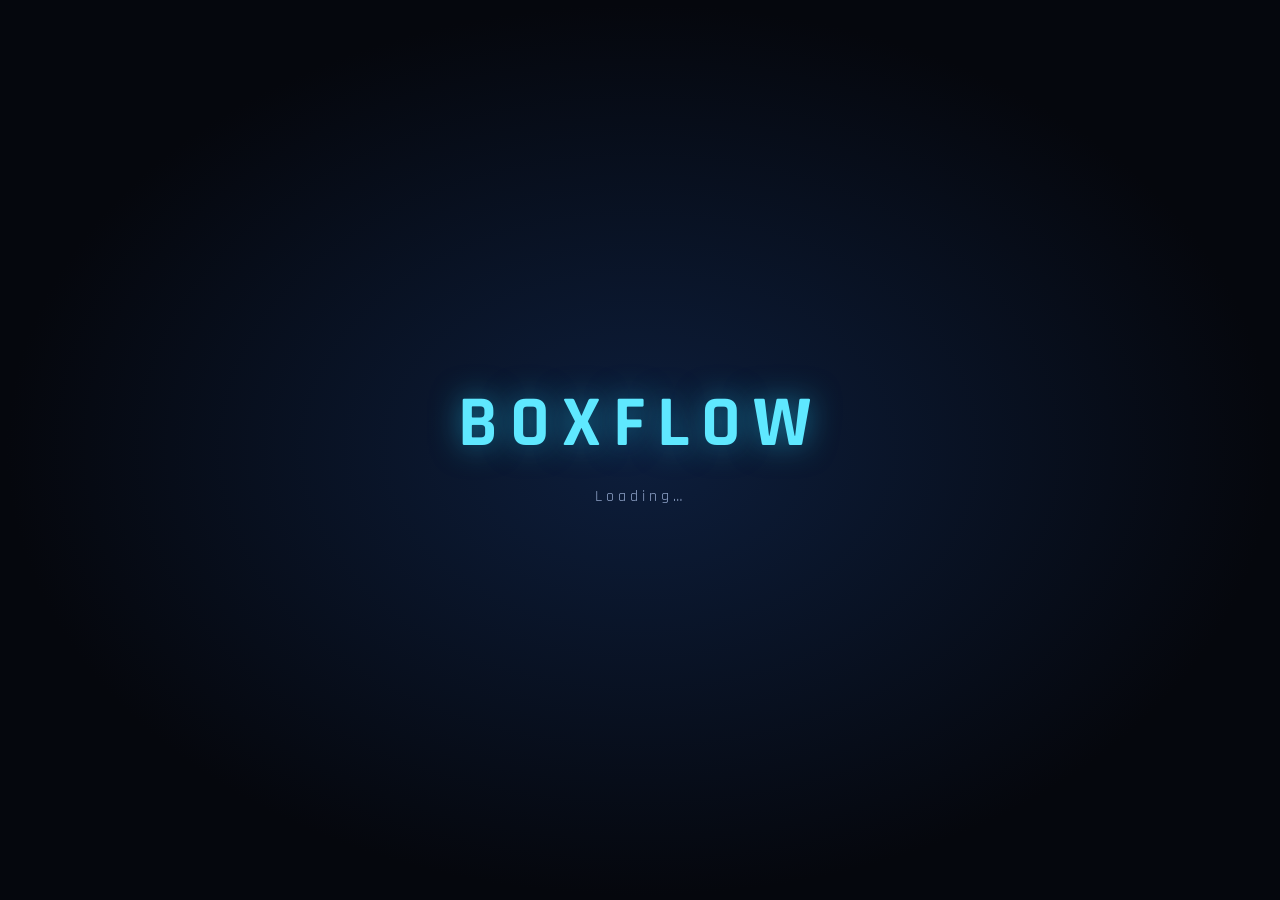
==== commit 228ff19e: "Updated scenes and gameplay" ====
--- a/index.html
+++ b/index.html
@@ -4,82 +4,41 @@
   <meta charset="utf-8">
   <meta name="viewport" content="width=device-width, initial-scale=1, viewport-fit=cover">
   <title>BOXFLOW</title>
-  <meta name="description" content="BOXFLOW — an infinite boxing-sequence rhythm trainer for Meta Quest 3 (WebXR) and the browser.">
-  <meta name="theme-color" content="#0e2a4a">
+  <meta name="description" content="BOXFLOW — VR boxing rhythm trainer for Meta Quest 3 (WebXR) and the browser.">
+  <meta name="theme-color" content="#05070d">
   <link rel="manifest" href="manifest.webmanifest">
   <link rel="icon" href="icons/icon-192.png">
   <link rel="apple-touch-icon" href="icons/icon-192.png">
+  <link rel="preconnect" href="https://fonts.googleapis.com">
+  <link rel="preconnect" href="https://fonts.gstatic.com" crossorigin>
+  <link href="https://fonts.googleapis.com/css2?family=Rajdhani:wght@600;700&display=swap" rel="stylesheet">
   <link rel="stylesheet" href="css/style.css">
   <script type="importmap">
-    { "imports": { "three": "./vendor/three.module.js" } }
+    { "imports": { "three": "./vendor/three.module.js", "three/addons/": "./vendor/addons/" } }
   </script>
 </head>
 <body data-state="menu">
   <div id="stage"></div>
   <div id="flash"></div>
+  <div id="pts"></div>
 
-  <!-- Playing: pause button + bottom HUD strip -->
+  <div id="splash"><h1>BOXFLOW</h1><p>Loading…</p></div>
+
+  <button id="enterVR" class="vr-pill" hidden>🥽 ENTER VR</button>
   <button id="pauseBtn" class="round" aria-label="Pause">❚❚</button>
+  <p id="note"></p>
 
   <footer id="hud">
+    <div id="hProgressWrap"><div id="hProgress"></div></div>
     <div class="cell big"><small>SCORE</small><span id="hScore">0</span></div>
-    <div class="cell"><small>STREAK</small><span id="hStreak" class="g">0</span><em id="hMult">×1</em></div>
+    <div class="cell"><small>STREAK</small><span id="hStreak" class="g">0</span><em id="hMult">×1</em>
+      <i id="hPips"><b></b><b></b><b></b></i></div>
     <div class="cell"><small>NEXT</small><span id="hNext">R UPPER</span></div>
     <div class="cell"><small>LONGEST CHAIN</small><span id="hLongest" class="y">0</span></div>
-    <div class="cell"><small>TIME</small><span id="hTime" class="c">00:00</span></div>
+    <div class="cell"><small id="hTimeLabel">TIME</small><span id="hTime" class="c">00:00</span></div>
+    <div class="cell" id="hSpeedCell"><small>SPEED</small><span id="hSpeed" class="o">1.0×</span></div>
   </footer>
   <nav id="pads"></nav>
-
-  <!-- Menus -->
-  <div id="overlay" data-page="main">
-
-    <section class="card" id="mainCard">
-      <h1>BOXFLOW</h1>
-      <p class="tag">Infinite boxing-sequence rhythm trainer</p>
-      <button id="enterVR" class="btn primary vr" hidden>ENTER VR</button>
-      <button id="playBtn" class="btn primary">PLAY</button>
-      <button id="mainSettings" class="btn">SETTINGS</button>
-      <p id="vrNote" class="note"></p>
-      <div class="seqchips" id="startSeq"></div>
-      <p id="summary" class="note"></p>
-      <p id="best" class="note dim"></p>
-      <p class="keys dim">Keys: <kbd>S</kbd><kbd>D</kbd><kbd>F</kbd> left upper · hook · jab — <kbd>J</kbd><kbd>K</kbd><kbd>L</kbd> right cross · hook · upper — <kbd>Esc</kbd> pause</p>
-    </section>
-
-    <section class="card" id="pauseCard">
-      <h1 class="small">PAUSED</h1>
-      <p id="pauseStats" class="tag"></p>
-      <button id="continueBtn" class="btn primary">CONTINUE</button>
-      <button id="pauseSettings" class="btn">SETTINGS</button>
-      <button id="menuBtn" class="btn danger">MAIN MENU</button>
-    </section>
-
-    <section class="card" id="settingsCard">
-      <h2>Settings</h2>
-      <div class="group">
-        <div class="row"><label for="speed">Speed</label><strong id="speedVal">1.0×</strong></div>
-        <div class="slider">
-          <button id="speedMinus" aria-label="Slower">−</button>
-          <input id="speed" type="range" min="0" max="1000" step="1" aria-label="Speed (0.1× to 10×)">
-          <button id="speedPlus" aria-label="Faster">+</button>
-        </div>
-        <div class="row sub"><span>0.1×</span><span id="speedSub">3.00 s per target</span><button id="speedReset">1×</button><span>10×</span></div>
-      </div>
-      <div class="group two">
-        <button id="music" class="seg">♪ Music ON</button>
-        <button id="refl" class="seg">Reflections ON</button>
-      </div>
-      <div class="group">
-        <label>Scene</label>
-        <div class="segs"><button class="seg" data-theme="city">Neon City</button><button class="seg" data-theme="minimal">Minimal</button></div>
-      </div>
-      <div class="group">
-        <label>Haze</label>
-        <div class="segs"><button class="seg" data-haze="0">Low</button><button class="seg" data-haze="1">Medium</button><button class="seg" data-haze="2">High</button></div>
-      </div>
-      <button id="settingsDone" class="btn primary">DONE</button>
-    </section>
-  </div>
 
   <script type="module" src="js/main.js"></script>
 </body>
--- a/css/style.css
+++ b/css/style.css
@@ -1,5 +1,5 @@
 :root {
-  --bg: #0e2a4a;
+  --bg: #05070d;
   --glass: rgba(8, 16, 34, 0.62);
   --line: rgba(120, 220, 255, 0.28);
   --text: #e8f1ff;
@@ -8,116 +8,92 @@
   --green: #5fffb0;
   --red: #ff4d6a;
   --yellow: #ffd84a;
+  --orange: #ffb35f;
+  --font: "Rajdhani", "Segoe UI", system-ui, sans-serif;
 }
 * { box-sizing: border-box; }
 html, body { margin: 0; height: 100%; background: var(--bg); color: var(--text); overflow: hidden;
-  font-family: "Segoe UI", system-ui, -apple-system, sans-serif; -webkit-tap-highlight-color: transparent; }
-#stage, #stage canvas { position: fixed; inset: 0; width: 100%; height: 100%; display: block; }
+  font-family: var(--font); -webkit-tap-highlight-color: transparent; }
+#stage, #stage canvas { position: fixed; inset: 0; width: 100%; height: 100%; display: block; touch-action: none; }
 [hidden] { display: none !important; }
 button { font: inherit; color: inherit; cursor: pointer; }
-kbd { font: 700 11px/1 ui-monospace, monospace; padding: 3px 5px; margin: 0 1px; border-radius: 4px; background: #ffffff14; border: 1px solid #ffffff2a; }
+kbd { font: 700 11px/1 ui-monospace, monospace; padding: 2px 4px; border-radius: 4px; background: #ffffff14; border: 1px solid #ffffff2a; }
 
-/* ---------------- overlay / cards ---------------- */
-#overlay { position: fixed; inset: 0; z-index: 10; display: flex; align-items: center; justify-content: center; padding: 16px;
-  background: radial-gradient(ellipse at 50% 55%, rgba(5, 10, 22, 0.05), rgba(5, 10, 22, 0.55) 75%); }
-body[data-state="playing"] #overlay { display: none; }
-.card { display: none; width: min(440px, 100%); max-height: calc(100vh - 32px); overflow-y: auto; padding: 32px 28px;
-  flex-direction: column; align-items: stretch; gap: 12px; text-align: center;
-  background: var(--glass); border: 1px solid var(--line); border-radius: 24px;
-  backdrop-filter: blur(14px) saturate(1.2); -webkit-backdrop-filter: blur(14px) saturate(1.2);
-  box-shadow: 0 20px 60px rgba(0, 0, 0, 0.35), inset 0 1px 0 rgba(255, 255, 255, 0.06); }
-#overlay[data-page="main"] #mainCard, #overlay[data-page="pause"] #pauseCard, #overlay[data-page="settings"] #settingsCard { display: flex; }
+/* splash */
+#splash { position: fixed; inset: 0; z-index: 50; display: flex; flex-direction: column; align-items: center; justify-content: center;
+  background: radial-gradient(ellipse at center, #0d1e3c, #05070d 70%); transition: opacity .6s; }
+#splash h1 { margin: 0; font-size: 72px; letter-spacing: 12px; color: var(--cyan); text-shadow: 0 0 30px #22d3ff88; }
+#splash p { color: var(--muted); letter-spacing: 4px; }
+body.ready #splash { opacity: 0; pointer-events: none; }
 
-h1 { margin: 0; font-size: clamp(42px, 9vw, 64px); font-weight: 900; letter-spacing: 4px; padding-left: 4px; line-height: 1;
-  background: linear-gradient(90deg, #5fe8ff, #a98bff, #5fe8ff); -webkit-background-clip: text; background-clip: text; color: transparent;
-  filter: drop-shadow(0 0 18px #22d3ff55); }
-h1.small { font-size: 44px; }
-h2 { margin: 0 0 4px; font-size: 22px; letter-spacing: 4px; text-transform: uppercase; font-weight: 800; }
-.tag { margin: 0 0 10px; color: var(--muted); font-size: 14px; letter-spacing: .5px; }
-.note { margin: 0; color: var(--muted); font-size: 13px; }
-.note:empty { display: none; }
-.dim { color: #62759c; font-size: 12px; }
-.keys { margin: 4px 0 0; line-height: 1.9; }
+/* VR button + note */
+.vr-pill { position: fixed; top: max(16px, env(safe-area-inset-top)); right: 16px; z-index: 20; height: 52px; padding: 0 24px;
+  border-radius: 26px; font-size: 20px; font-weight: 700; letter-spacing: 3px; color: #fff;
+  border: 2px solid var(--cyan); background: linear-gradient(90deg, rgba(95,232,255,.25), rgba(169,139,255,.25));
+  backdrop-filter: blur(10px); animation: pulse 2.4s ease-in-out infinite; }
+@keyframes pulse { 50% { box-shadow: 0 0 34px rgba(95, 232, 255, .55); } }
+body:not([data-state="menu"]) .vr-pill { display: none; }
+#note { position: fixed; left: 50%; bottom: 10px; transform: translateX(-50%); margin: 0; z-index: 20; color: var(--muted);
+  font-size: 14px; letter-spacing: 1px; text-align: center; pointer-events: none; }
+#note:empty { display: none; }
 
-.btn { padding: 15px; border-radius: 14px; font-size: 16px; font-weight: 800; letter-spacing: 3px;
-  border: 1px solid rgba(140, 170, 220, 0.25); background: rgba(255, 255, 255, 0.04); transition: all .15s; }
-.btn:hover { border-color: var(--cyan); background: rgba(95, 232, 255, 0.08); }
-.btn.primary { padding: 19px; font-size: 20px; border-color: rgba(95, 255, 176, 0.6); background: rgba(95, 255, 176, 0.12); }
-.btn.primary:hover { background: rgba(95, 255, 176, 0.22); box-shadow: 0 0 24px rgba(95, 255, 176, 0.3); }
-.btn.vr { border-color: var(--cyan); background: linear-gradient(90deg, rgba(95, 232, 255, .22), rgba(169, 139, 255, .22));
-  font-size: 22px; animation: pulse 2.4s ease-in-out infinite; }
-@keyframes pulse { 50% { box-shadow: 0 0 34px rgba(95, 232, 255, .45); } }
-body.vr-ready #playBtn { padding: 15px; font-size: 16px; border-color: rgba(140, 170, 220, 0.25); background: rgba(255, 255, 255, 0.04); }
-.btn.danger { border-color: rgba(255, 77, 106, 0.5); color: #ffb3c0; }
-.btn.danger:hover { background: rgba(255, 77, 106, 0.14); }
-
-.seqchips { display: flex; flex-wrap: wrap; gap: 6px; justify-content: center; margin-top: 6px; }
-.chip { padding: 5px 8px; border-radius: 7px; font: 800 11px/1 inherit; letter-spacing: .5px; color: var(--c);
-  border: 1px solid color-mix(in srgb, var(--c) 70%, transparent); background: color-mix(in srgb, var(--c) 12%, transparent); }
-
-/* settings */
-#settingsCard { text-align: left; gap: 18px; }
-.group { display: flex; flex-direction: column; gap: 8px; }
-.group.two { flex-direction: row; }
-.group > label, .row label { font-size: 12px; font-weight: 700; letter-spacing: 2px; text-transform: uppercase; color: var(--muted); }
-.row { display: flex; justify-content: space-between; align-items: center; gap: 8px; }
-.row strong { color: var(--cyan); font-size: 22px; }
-.row.sub { font-size: 11px; color: #62759c; }
-.row.sub button { padding: 2px 10px; font-size: 11px; border-radius: 8px; border: 1px solid #2c3a64; background: transparent; }
-.slider { display: flex; gap: 8px; align-items: center; }
-.slider button { width: 38px; height: 38px; flex: none; font-size: 20px; border-radius: 10px; border: 1px solid #2c3a64; background: rgba(255,255,255,.04); }
-input[type=range] { flex: 1; min-width: 0; height: 30px; accent-color: var(--cyan); }
-.segs { display: flex; gap: 6px; }
-.seg { flex: 1; padding: 11px 6px; border-radius: 11px; font-weight: 700; font-size: 14px;
-  border: 1px solid rgba(140, 170, 220, 0.22); background: rgba(255, 255, 255, 0.03); color: #c9d6f5; }
-.seg.on { border-color: var(--cyan); background: rgba(95, 232, 255, 0.16); color: #fff; }
-
-/* ---------------- playing: HUD strip at the bottom ---------------- */
+/* HUD strip (desktop/phone while playing) */
 #hud { position: fixed; left: 0; right: 0; bottom: 0; z-index: 5; display: none; justify-content: center; align-items: stretch;
-  padding: 14px 16px calc(14px + env(safe-area-inset-bottom)); pointer-events: none;
-  background: linear-gradient(to top, rgba(5, 10, 22, 0.7), rgba(5, 10, 22, 0)); }
+  padding: 16px 16px calc(14px + env(safe-area-inset-bottom)); pointer-events: none;
+  background: linear-gradient(to top, rgba(5, 10, 22, 0.75), rgba(5, 10, 22, 0)); }
 body[data-state="playing"] #hud, body[data-state="paused"] #hud { display: flex; }
+#hProgressWrap { position: absolute; left: 12%; right: 12%; bottom: 6px; height: 3px; background: rgba(255,255,255,.08); border-radius: 2px; }
+#hProgress { height: 100%; width: 0; background: var(--cyan); border-radius: 2px; box-shadow: 0 0 8px var(--cyan); }
 #hud .cell { position: relative; display: flex; flex-direction: column; align-items: center; justify-content: flex-end;
-  min-width: 0; flex: 0 1 170px; padding: 0 10px; }
+  min-width: 0; flex: 0 1 170px; padding: 0 12px; }
 #hud .cell + .cell::before { content: ""; position: absolute; left: 0; top: 18%; bottom: 8%; width: 1px;
   background: linear-gradient(to bottom, transparent, rgba(140, 170, 220, .35), transparent); }
-#hud small { font-size: 10px; font-weight: 700; letter-spacing: 2.5px; color: var(--muted); white-space: nowrap; }
-#hud span { font-size: 30px; font-weight: 700; font-variant-numeric: tabular-nums; line-height: 1.15; white-space: nowrap;
-  text-shadow: 0 0 14px currentColor; }
-#hud .big span { font-size: 36px; font-weight: 800; }
-#hud em { position: absolute; right: 10px; bottom: 4px; font-style: normal; font-size: 12px; font-weight: 700; color: #5fffb0aa; }
-#hud .g { color: var(--green); } #hud .y { color: var(--yellow); } #hud .c { color: var(--cyan); }
-#hNext { font-size: 22px !important; letter-spacing: 1px; }
+#hud small { font-size: 12px; font-weight: 700; letter-spacing: 3px; color: var(--muted); white-space: nowrap; }
+#hud span { font-size: 34px; font-weight: 700; font-variant-numeric: tabular-nums; line-height: 1.1; white-space: nowrap; text-shadow: 0 0 14px currentColor; }
+#hud .big span { font-size: 40px; }
+#hud em { position: absolute; right: 8px; bottom: 6px; font-style: normal; font-size: 14px; font-weight: 700; color: #5fffb0aa; }
+#hud .g { color: var(--green); } #hud .y { color: var(--yellow); } #hud .c { color: var(--cyan); } #hud .o { color: var(--orange); }
+#hNext { font-size: 24px !important; letter-spacing: 1px; }
+#hPips { position: absolute; top: -10px; display: flex; gap: 5px; }
+#hPips b { width: 7px; height: 7px; border-radius: 50%; background: rgba(255,255,255,.18); }
+#hPips b.on { background: var(--red); box-shadow: 0 0 8px var(--red); }
 
-.round { position: fixed; top: max(16px, env(safe-area-inset-top)); right: 16px; z-index: 6; width: 46px; height: 46px; border-radius: 50%;
+/* +points pop */
+#pts { position: fixed; left: 50%; top: 40%; transform: translate(-50%, -50%); z-index: 6; pointer-events: none; opacity: 0;
+  font-size: 40px; font-weight: 700; color: #fff; text-shadow: 0 0 18px var(--cyan); }
+#pts.go { animation: pts .6s ease-out; }
+@keyframes pts { from { opacity: 1; transform: translate(-50%, -30%) scale(1.1); } to { opacity: 0; transform: translate(-50%, -120%) scale(.9); } }
+
+.round { position: fixed; top: max(16px, env(safe-area-inset-top)); right: 16px; z-index: 6; width: 48px; height: 48px; border-radius: 50%;
   display: none; font-size: 13px; letter-spacing: 1px; border: 1px solid var(--line); background: var(--glass); backdrop-filter: blur(8px); }
 body[data-state="playing"] .round { display: block; }
 
-/* touch pads — only on touch devices */
-#pads { position: fixed; left: 8px; right: 8px; bottom: 96px; z-index: 5; display: none; gap: 6px; justify-content: center; }
+/* touch pads — touch devices only */
+#pads { position: fixed; left: 8px; right: 8px; bottom: 100px; z-index: 5; display: none; gap: 6px; justify-content: center; }
 @media (pointer: coarse) { body[data-state="playing"] #pads { display: flex; } }
 .pad { flex: 1; max-width: 110px; padding: 16px 2px; border-radius: 14px; border: 1.5px solid var(--c);
-  background: color-mix(in srgb, var(--c) 14%, rgba(6, 12, 28, .6)); color: var(--c); touch-action: none; user-select: none; }
-.pad b { font-size: 11px; font-weight: 900; }
+  background: color-mix(in srgb, var(--c) 14%, rgba(6, 12, 28, .6)); color: var(--c); touch-action: none; user-select: none;
+  display: flex; flex-direction: column; align-items: center; gap: 4px; }
+.pad b { font-size: 13px; font-weight: 700; }
+.pad kbd { display: none; }
 .pad.hit { animation: padHit .25s ease-out; }
 @keyframes padHit { from { background: var(--c); color: #000; transform: scale(.94); } }
 
-/* hit flash */
 #flash { position: fixed; inset: 0; pointer-events: none; z-index: 3; opacity: 0; box-shadow: inset 0 0 120px 20px var(--c, #22d3ff); }
 #flash.go { animation: flash .3s ease-out; }
 #flash.bad { box-shadow: inset 0 0 80px 6px var(--c); }
 @keyframes flash { from { opacity: .7; } to { opacity: 0; } }
 
-body.in-vr #overlay, body.in-vr #hud, body.in-vr #pads, body.in-vr .round { display: none !important; }
+body.in-vr #hud, body.in-vr #pads, body.in-vr .round, body.in-vr .vr-pill, body.in-vr #pts { display: none !important; }
 
 @media (max-width: 640px) {
   #hud { padding: 10px 4px calc(10px + env(safe-area-inset-bottom)); }
   #hud .cell { padding: 0 4px; }
-  #hud small { font-size: 8px; letter-spacing: 1px; }
-  #hud span { font-size: 18px; }
-  #hud .big span { font-size: 20px; }
-  #hNext { font-size: 13px !important; }
+  #hud small { font-size: 9px; letter-spacing: 1px; }
+  #hud span { font-size: 20px; }
+  #hud .big span { font-size: 22px; }
+  #hNext { font-size: 14px !important; }
   #hud em { display: none; }
-  #pads { bottom: 74px; }
-  .card { padding: 24px 18px; }
+  #pads { bottom: 78px; }
+  .vr-pill { height: 44px; font-size: 16px; padding: 0 16px; }
 }
